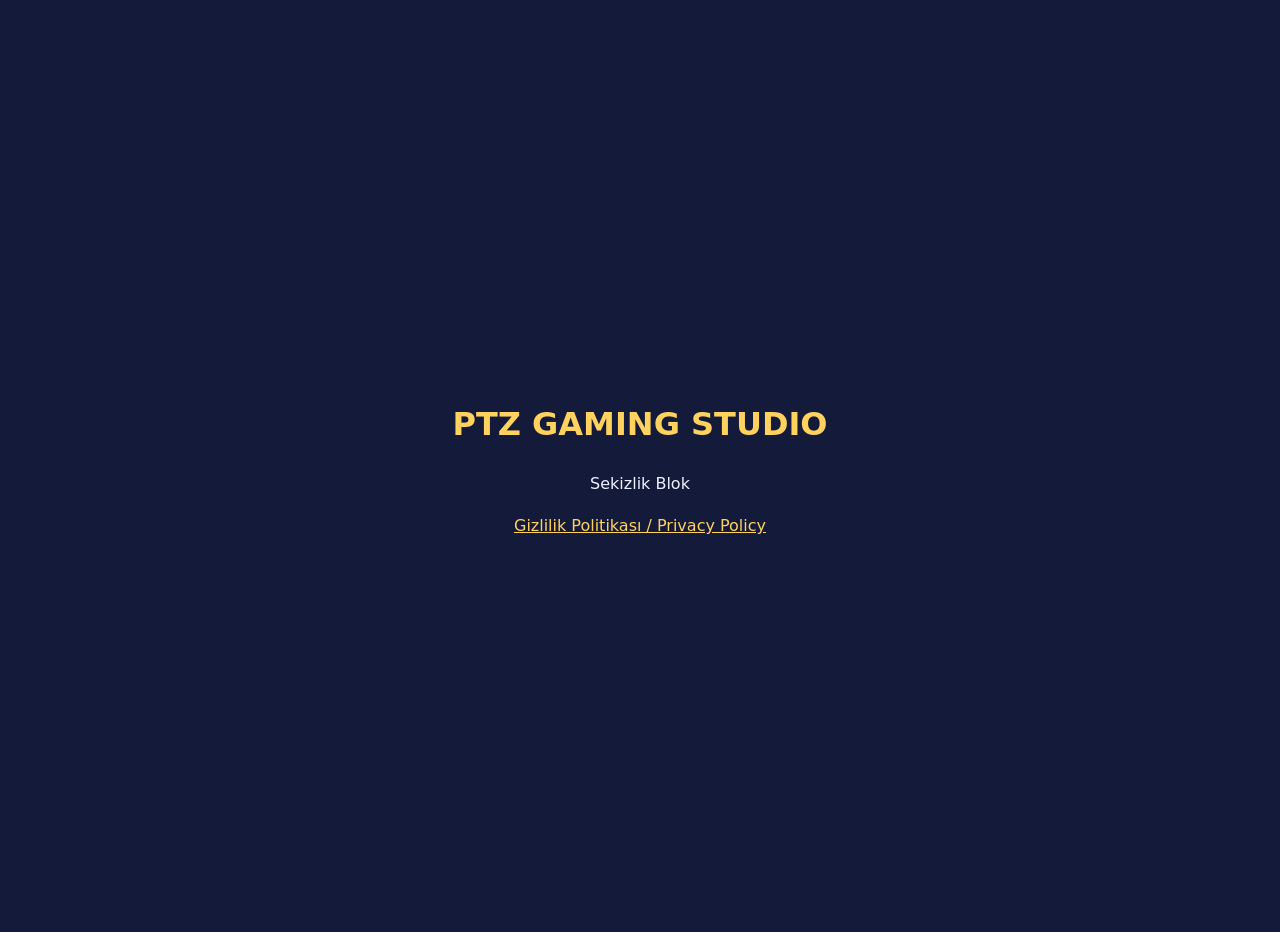
==== index.html @ a01ab8f8 "Add files via upload" ====
<!doctype html>
<html lang="tr"><head><meta charset="utf-8"><meta name="viewport" content="width=device-width, initial-scale=1">
<title>PTZ GAMING STUDIO</title>
<style>body{margin:0;background:#141a3a;color:#eef1ff;font:16px/1.6 system-ui,sans-serif;display:flex;min-height:100vh;align-items:center;justify-content:center;text-align:center;padding:16px}h1{color:#ffd25e}a{color:#ffd25e}</style>
</head><body><main><h1>PTZ GAMING STUDIO</h1><p>Sekizlik Blok</p><p><a href="gizlilik.html">Gizlilik Politikası / Privacy Policy</a></p></main></body></html>
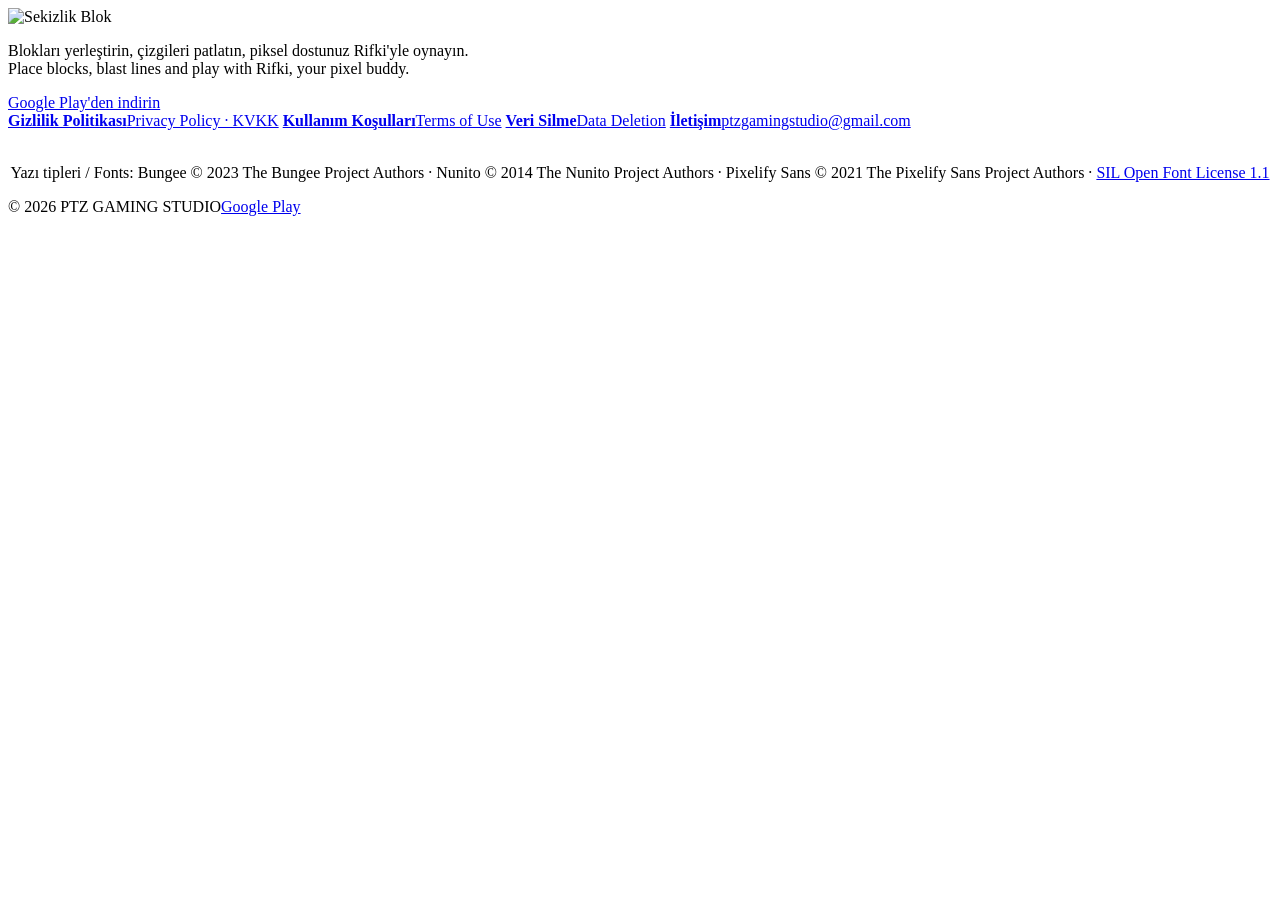
==== commit a5325846: "Add files via upload" ====
--- a/index.html
+++ b/index.html
@@ -1,5 +1,32 @@
 <!doctype html>
-<html lang="tr"><head><meta charset="utf-8"><meta name="viewport" content="width=device-width, initial-scale=1">
-<title>PTZ GAMING STUDIO</title>
-<style>body{margin:0;background:#141a3a;color:#eef1ff;font:16px/1.6 system-ui,sans-serif;display:flex;min-height:100vh;align-items:center;justify-content:center;text-align:center;padding:16px}h1{color:#ffd25e}a{color:#ffd25e}</style>
-</head><body><main><h1>PTZ GAMING STUDIO</h1><p>Sekizlik Blok</p><p><a href="gizlilik.html">Gizlilik Politikası / Privacy Policy</a></p></main></body></html>
+<html lang="tr">
+<head>
+<meta charset="utf-8">
+<meta name="viewport" content="width=device-width, initial-scale=1">
+<title>Sekizlik Blok · PTZ GAMING STUDIO</title>
+<meta name="description" content="Sekizlik Blok: Rifki ile 8x8 blok bulmaca. PTZ GAMING STUDIO.">
+<link rel="icon" type="image/png" href="assets/favicon.png">
+<link rel="apple-touch-icon" href="assets/icon-192.png">
+<link rel="stylesheet" href="assets/site.css">
+<meta name="theme-color" content="#f7f4ee">
+</head>
+<body>
+<div class="stripe"></div>
+<main>
+<div class="hero">
+<img class="logo" src="assets/logo.png" alt="Sekizlik Blok" width="720" height="318">
+<div class="rifki" role="img" aria-label="Rifki"></div>
+<p class="tag">Blokları yerleştirin, çizgileri patlatın, piksel dostunuz Rifki'yle oynayın.<br><span class="muted">Place blocks, blast lines and play with Rifki, your pixel buddy.</span></p>
+<a class="btn" href="https://play.google.com/store/apps/details?id=com.ptzgamingstudio.sekizlikblok">Google Play'den indirin</a>
+</div>
+<div class="cards">
+<a href="gizlilik.html"><b>Gizlilik Politikası</b><span>Privacy Policy · KVKK</span></a>
+<a href="kosullar.html"><b>Kullanım Koşulları</b><span>Terms of Use</span></a>
+<a href="veri-silme.html"><b>Veri Silme</b><span>Data Deletion</span></a>
+<a href="mailto:ptzgamingstudio@gmail.com"><b>İletişim</b><span>ptzgamingstudio@gmail.com</span></a>
+</div>
+<p class="muted" style="margin-top:34px;text-align:center">Yazı tipleri / Fonts: Bungee © 2023 The Bungee Project Authors · Nunito © 2014 The Nunito Project Authors · Pixelify Sans © 2021 The Pixelify Sans Project Authors · <a href="https://openfontlicense.org">SIL Open Font License 1.1</a></p>
+</main>
+<footer><div class="in"><span>© 2026 PTZ GAMING STUDIO</span><span><a href="https://play.google.com/store/apps/details?id=com.ptzgamingstudio.sekizlikblok">Google Play</a></span></div></footer>
+</body>
+</html>
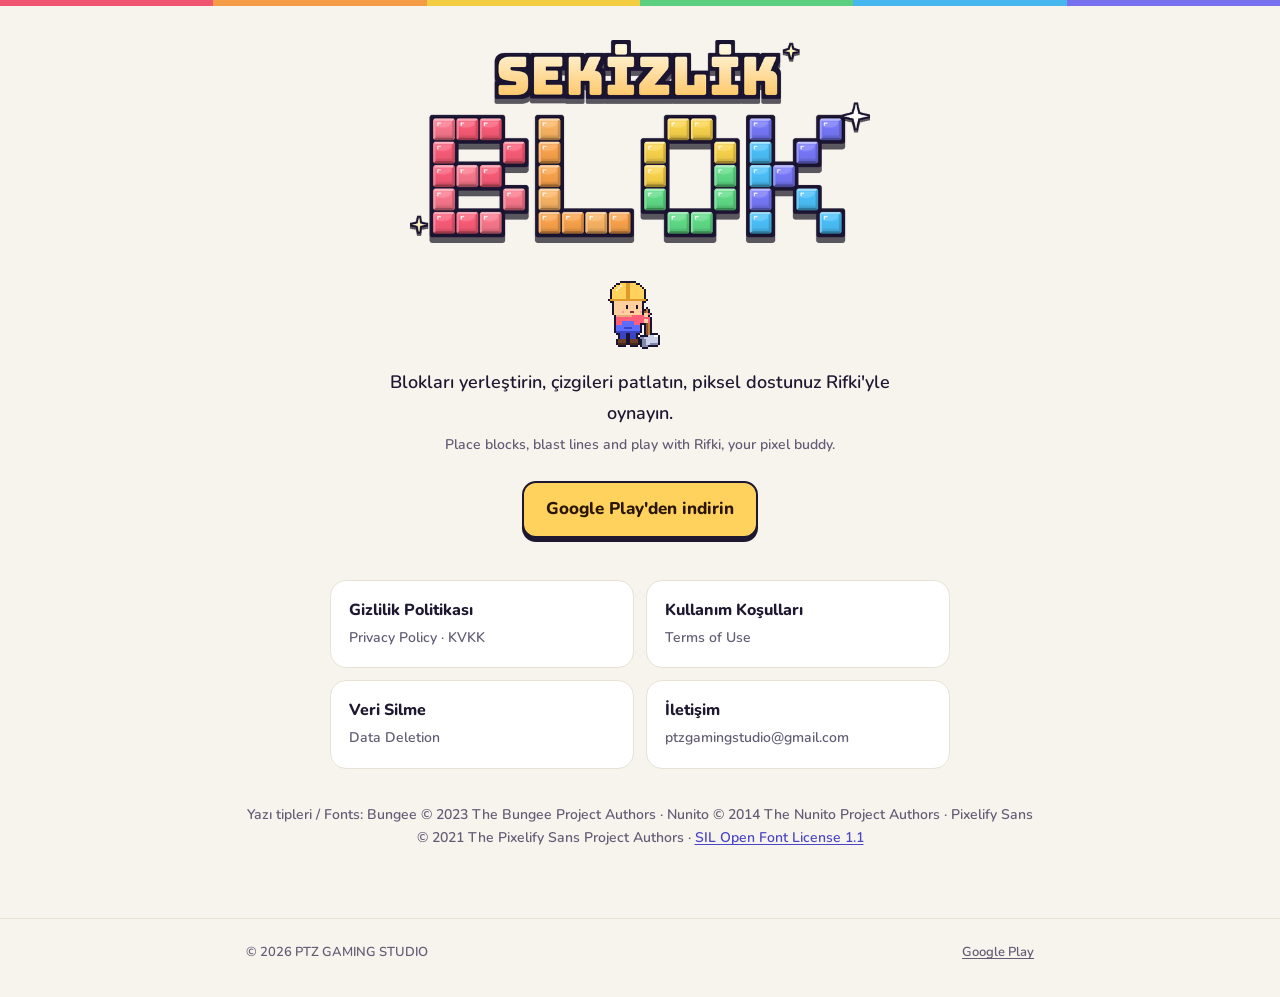
==== commit ecf49eba: "Add files via upload" ====
--- a/index.html
+++ b/index.html
@@ -5,16 +5,16 @@
 <meta name="viewport" content="width=device-width, initial-scale=1">
 <title>Sekizlik Blok · PTZ GAMING STUDIO</title>
 <meta name="description" content="Sekizlik Blok: Rifki ile 8x8 blok bulmaca. PTZ GAMING STUDIO.">
-<link rel="icon" type="image/png" href="assets/favicon.png">
-<link rel="apple-touch-icon" href="assets/icon-192.png">
-<link rel="stylesheet" href="assets/site.css">
+<link rel="icon" type="image/png" href="favicon.png">
+<link rel="apple-touch-icon" href="icon-192.png">
+<link rel="stylesheet" href="site.css">
 <meta name="theme-color" content="#f7f4ee">
 </head>
 <body>
 <div class="stripe"></div>
 <main>
 <div class="hero">
-<img class="logo" src="assets/logo.png" alt="Sekizlik Blok" width="720" height="318">
+<img class="logo" src="logo.png" alt="Sekizlik Blok" width="720" height="318">
 <div class="rifki" role="img" aria-label="Rifki"></div>
 <p class="tag">Blokları yerleştirin, çizgileri patlatın, piksel dostunuz Rifki'yle oynayın.<br><span class="muted">Place blocks, blast lines and play with Rifki, your pixel buddy.</span></p>
 <a class="btn" href="https://play.google.com/store/apps/details?id=com.ptzgamingstudio.sekizlikblok">Google Play'den indirin</a>
--- a/site.css
+++ b/site.css
@@ -0,0 +1,90 @@
+/* © 2026 PTZ GAMING STUDIO · Sekizlik Blok internet sitesi */
+@font-face { font-family:"Nunito"; font-weight:600; src:url("Nunito-SemiBold.woff") format("woff"); font-display:swap; }
+@font-face { font-family:"Nunito"; font-weight:800; src:url("Nunito-ExtraBold.woff") format("woff"); font-display:swap; }
+
+:root {
+  --bg:#f7f4ee; --card:#ffffff; --ink:#1d1730; --muted:#625d74; --line:#e8e2d6; --soft:#f2eee6;
+  --link:#4c46c4; --accent:#ffd25e; --accent-ink:#2a1600;
+  --b1:#ef5470; --b2:#f39b45; --b3:#f2cd42; --b4:#5bcf7d; --b5:#45b6ee; --b6:#7670ee;
+  color-scheme:light;
+}
+@media (prefers-color-scheme: dark) {
+  :root:not([data-theme="light"]) {
+    --bg:#15121b; --card:#1f1b28; --ink:#f3f0f8; --muted:#aaa4b9; --line:#322c40; --soft:#272233;
+    --link:#aaa6ff; color-scheme:dark;
+  }
+}
+:root[data-theme="dark"] {
+  --bg:#15121b; --card:#1f1b28; --ink:#f3f0f8; --muted:#aaa4b9; --line:#322c40; --soft:#272233;
+  --link:#aaa6ff; color-scheme:dark;
+}
+
+* { box-sizing:border-box; }
+html { -webkit-text-size-adjust:100%; }
+body { margin:0; background:var(--bg); color:var(--ink); font:600 16px/1.7 "Nunito",system-ui,-apple-system,"Segoe UI",Roboto,sans-serif; }
+a { color:var(--link); text-underline-offset:2px; }
+b, strong { font-weight:800; }
+
+/* üstteki blok şeridi: logodaki altı renk */
+.stripe { height:6px; background:linear-gradient(90deg,var(--b1) 0 16.66%,var(--b2) 0 33.33%,var(--b3) 0 50%,var(--b4) 0 66.66%,var(--b5) 0 83.33%,var(--b6) 0); }
+
+.top { max-width:820px; margin:0 auto; padding:14px 16px; display:flex; align-items:center; justify-content:space-between; gap:12px; flex-wrap:wrap; }
+.top .brand { display:flex; align-items:center; text-decoration:none; }
+.top .brand img { height:38px; width:auto; display:block; }
+.top nav { display:flex; flex-wrap:wrap; gap:4px 16px; font-weight:800; font-size:14px; }
+.top nav a { color:var(--muted); text-decoration:none; }
+.top nav a:hover, .top nav a[aria-current] { color:var(--ink); }
+
+main { max-width:820px; margin:0 auto; padding:8px 16px 56px; }
+main > h1 { font-weight:800; font-size:30px; line-height:1.2; margin:18px 0 6px; letter-spacing:-.01em; }
+.muted { color:var(--muted); font-size:14px; }
+
+/* dil seçimi */
+.lang { display:flex; flex-wrap:wrap; gap:8px; margin:14px 0 4px; }
+.lang a { display:inline-block; padding:5px 14px; border-radius:999px; border:1.5px solid var(--line); background:var(--card); color:var(--ink); text-decoration:none; font-weight:800; font-size:14px; }
+.lang a:hover { border-color:var(--ink); }
+
+section { background:var(--card); border:1px solid var(--line); border-radius:18px; padding:10px 26px 22px; margin-top:22px; }
+section > h2:first-child { margin-top:22px; }
+h2 { font-weight:800; font-size:20px; line-height:1.35; margin:30px 0 8px; display:flex; align-items:flex-start; gap:10px; }
+h2::before { content:""; flex:none; width:12px; height:12px; margin-top:.42em; border-radius:3px; background:var(--b6); box-shadow:inset 0 -2px 0 rgba(0,0,0,.18); }
+h2:nth-of-type(6n+1)::before { background:var(--b1); }
+h2:nth-of-type(6n+2)::before { background:var(--b2); }
+h2:nth-of-type(6n+3)::before { background:var(--b3); }
+h2:nth-of-type(6n+4)::before { background:var(--b4); }
+h2:nth-of-type(6n+5)::before { background:var(--b5); }
+p, li { margin:0 0 12px; overflow-wrap:anywhere; }
+ul { padding-left:22px; margin:0 0 12px; }
+li::marker { color:var(--muted); }
+
+footer { border-top:1px solid var(--line); }
+footer .in { max-width:820px; margin:0 auto; padding:22px 16px 34px; color:var(--muted); font-size:13px; display:flex; flex-wrap:wrap; gap:6px 18px; justify-content:space-between; }
+footer a { color:var(--muted); }
+
+/* düğme: oyundaki sarı düğme */
+.btn { display:inline-flex; align-items:center; gap:10px; padding:12px 22px; border-radius:14px; background:var(--accent); color:var(--accent-ink); border:2px solid #1d1730; box-shadow:0 4px 0 #1d1730; font-weight:800; font-size:17px; text-decoration:none; }
+.btn:hover { transform:translateY(1px); box-shadow:0 3px 0 #1d1730; }
+.btn:active { transform:translateY(4px); box-shadow:none; }
+
+/* ana sayfa */
+.hero { text-align:center; padding:26px 0 8px; }
+.hero .logo { width:min(460px,88%); height:auto; display:block; margin:0 auto; }
+.hero .tag { font-size:18px; margin:18px auto 22px; max-width:520px; }
+.rifki { width:96px; height:96px; margin:10px auto 0; background:url("rifki.png") 0 0 / 384px 96px no-repeat; image-rendering:pixelated; animation:rifki 1.2s steps(1) infinite; }
+@keyframes rifki { 0%{background-position:0 0} 50%{background-position:-96px 0} }
+.rifki:hover { animation:rifki-cheer .5s steps(1) infinite; }
+@keyframes rifki-cheer { 0%{background-position:-192px 0} 50%{background-position:-288px 0} }
+@media (prefers-reduced-motion: reduce) { .rifki, .rifki:hover { animation:none; } }
+.cards { display:grid; grid-template-columns:1fr 1fr; gap:12px; margin:34px auto 0; max-width:620px; }
+@media (max-width:520px) { .cards { grid-template-columns:1fr; } }
+.cards a { display:block; background:var(--card); border:1px solid var(--line); border-radius:16px; padding:16px 18px; text-decoration:none; color:var(--ink); }
+.cards a:hover { border-color:var(--ink); }
+.cards b { display:block; font-size:16px; }
+.cards span { color:var(--muted); font-size:14px; }
+.icon { width:72px; height:72px; border-radius:18px; display:block; margin:0 auto 8px; box-shadow:0 2px 0 rgba(0,0,0,.08); }
+
+@media (max-width:560px) {
+  main > h1 { font-size:25px; }
+  section { padding:6px 18px 18px; border-radius:16px; }
+  .top .brand img { height:32px; }
+}
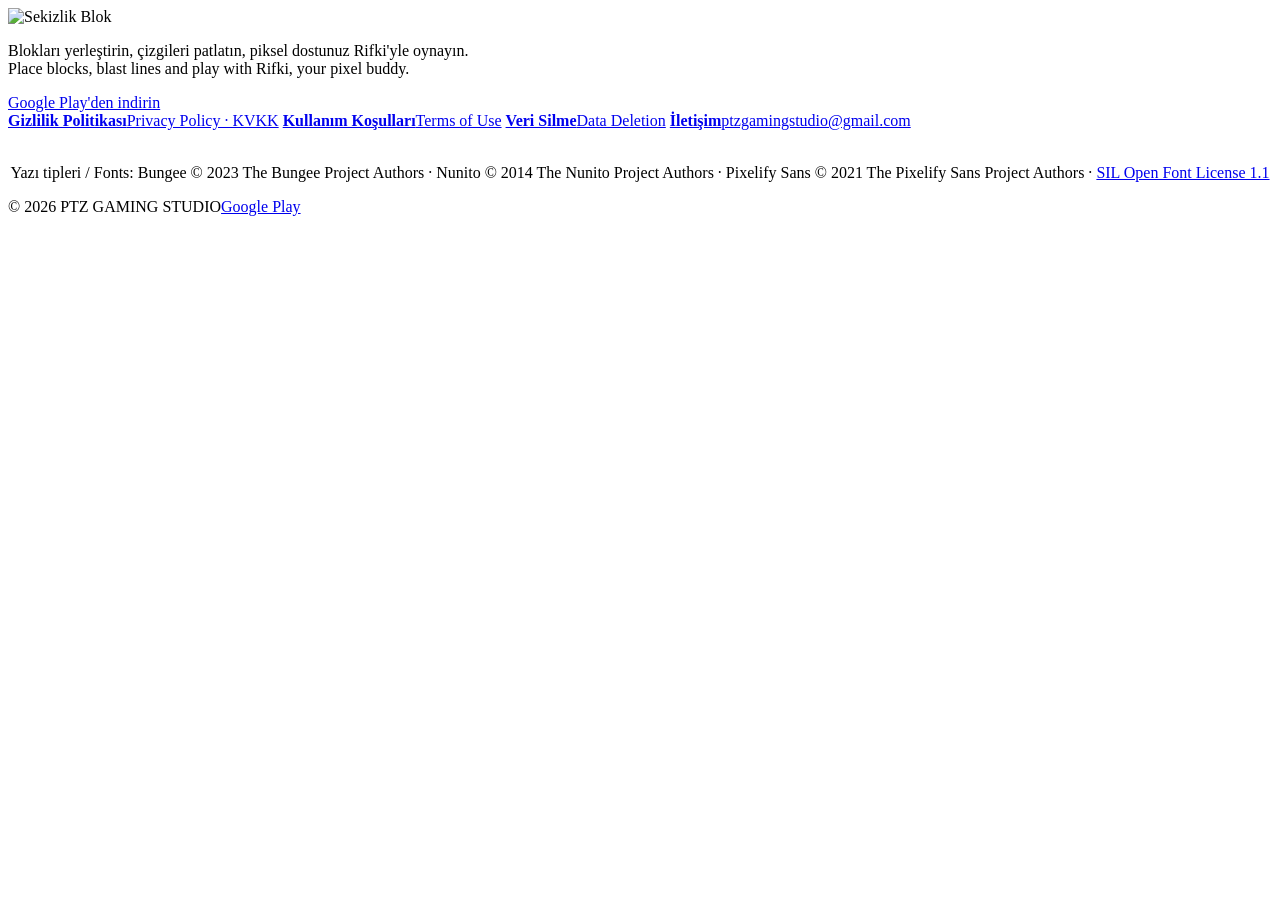
==== commit c15eac75: "Site düzeni" ====
--- a/index.html
+++ b/index.html
@@ -5,16 +5,16 @@
 <meta name="viewport" content="width=device-width, initial-scale=1">
 <title>Sekizlik Blok · PTZ GAMING STUDIO</title>
 <meta name="description" content="Sekizlik Blok: Rifki ile 8x8 blok bulmaca. PTZ GAMING STUDIO.">
-<link rel="icon" type="image/png" href="favicon.png">
-<link rel="apple-touch-icon" href="icon-192.png">
-<link rel="stylesheet" href="site.css">
+<link rel="icon" type="image/png" href="assets/favicon.png">
+<link rel="apple-touch-icon" href="assets/icon-192.png">
+<link rel="stylesheet" href="assets/site.css">
 <meta name="theme-color" content="#f7f4ee">
 </head>
 <body>
 <div class="stripe"></div>
 <main>
 <div class="hero">
-<img class="logo" src="logo.png" alt="Sekizlik Blok" width="720" height="318">
+<img class="logo" src="assets/logo.png" alt="Sekizlik Blok" width="720" height="318">
 <div class="rifki" role="img" aria-label="Rifki"></div>
 <p class="tag">Blokları yerleştirin, çizgileri patlatın, piksel dostunuz Rifki'yle oynayın.<br><span class="muted">Place blocks, blast lines and play with Rifki, your pixel buddy.</span></p>
 <a class="btn" href="https://play.google.com/store/apps/details?id=com.ptzgamingstudio.sekizlikblok">Google Play'den indirin</a>
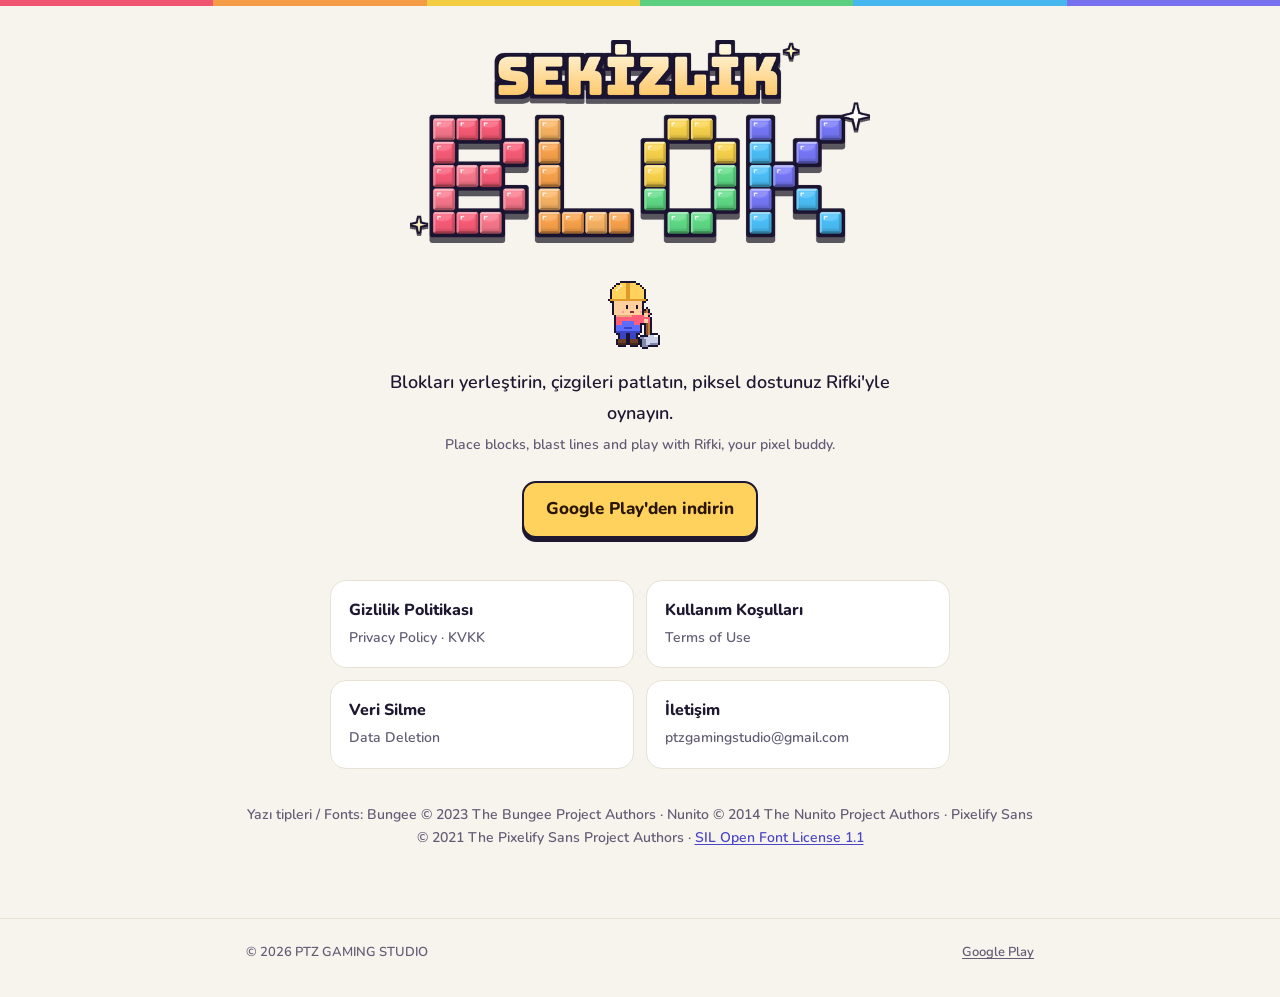
==== commit 099ca9a2: "Add files via upload" ====
--- a/index.html
+++ b/index.html
@@ -5,16 +5,16 @@
 <meta name="viewport" content="width=device-width, initial-scale=1">
 <title>Sekizlik Blok · PTZ GAMING STUDIO</title>
 <meta name="description" content="Sekizlik Blok: Rifki ile 8x8 blok bulmaca. PTZ GAMING STUDIO.">
-<link rel="icon" type="image/png" href="assets/favicon.png">
-<link rel="apple-touch-icon" href="assets/icon-192.png">
-<link rel="stylesheet" href="assets/site.css">
+<link rel="icon" type="image/png" href="favicon.png">
+<link rel="apple-touch-icon" href="icon-192.png">
+<link rel="stylesheet" href="site.css">
 <meta name="theme-color" content="#f7f4ee">
 </head>
 <body>
 <div class="stripe"></div>
 <main>
 <div class="hero">
-<img class="logo" src="assets/logo.png" alt="Sekizlik Blok" width="720" height="318">
+<img class="logo" src="logo.png" alt="Sekizlik Blok" width="720" height="318">
 <div class="rifki" role="img" aria-label="Rifki"></div>
 <p class="tag">Blokları yerleştirin, çizgileri patlatın, piksel dostunuz Rifki'yle oynayın.<br><span class="muted">Place blocks, blast lines and play with Rifki, your pixel buddy.</span></p>
 <a class="btn" href="https://play.google.com/store/apps/details?id=com.ptzgamingstudio.sekizlikblok">Google Play'den indirin</a>
--- a/site.css
+++ b/site.css
@@ -0,0 +1,90 @@
+/* © 2026 PTZ GAMING STUDIO · Sekizlik Blok internet sitesi */
+@font-face { font-family:"Nunito"; font-weight:600; src:url("Nunito-SemiBold.woff") format("woff"); font-display:swap; }
+@font-face { font-family:"Nunito"; font-weight:800; src:url("Nunito-ExtraBold.woff") format("woff"); font-display:swap; }
+
+:root {
+  --bg:#f7f4ee; --card:#ffffff; --ink:#1d1730; --muted:#625d74; --line:#e8e2d6; --soft:#f2eee6;
+  --link:#4c46c4; --accent:#ffd25e; --accent-ink:#2a1600;
+  --b1:#ef5470; --b2:#f39b45; --b3:#f2cd42; --b4:#5bcf7d; --b5:#45b6ee; --b6:#7670ee;
+  color-scheme:light;
+}
+@media (prefers-color-scheme: dark) {
+  :root:not([data-theme="light"]) {
+    --bg:#15121b; --card:#1f1b28; --ink:#f3f0f8; --muted:#aaa4b9; --line:#322c40; --soft:#272233;
+    --link:#aaa6ff; color-scheme:dark;
+  }
+}
+:root[data-theme="dark"] {
+  --bg:#15121b; --card:#1f1b28; --ink:#f3f0f8; --muted:#aaa4b9; --line:#322c40; --soft:#272233;
+  --link:#aaa6ff; color-scheme:dark;
+}
+
+* { box-sizing:border-box; }
+html { -webkit-text-size-adjust:100%; }
+body { margin:0; background:var(--bg); color:var(--ink); font:600 16px/1.7 "Nunito",system-ui,-apple-system,"Segoe UI",Roboto,sans-serif; }
+a { color:var(--link); text-underline-offset:2px; }
+b, strong { font-weight:800; }
+
+/* üstteki blok şeridi: logodaki altı renk */
+.stripe { height:6px; background:linear-gradient(90deg,var(--b1) 0 16.66%,var(--b2) 0 33.33%,var(--b3) 0 50%,var(--b4) 0 66.66%,var(--b5) 0 83.33%,var(--b6) 0); }
+
+.top { max-width:820px; margin:0 auto; padding:14px 16px; display:flex; align-items:center; justify-content:space-between; gap:12px; flex-wrap:wrap; }
+.top .brand { display:flex; align-items:center; text-decoration:none; }
+.top .brand img { height:38px; width:auto; display:block; }
+.top nav { display:flex; flex-wrap:wrap; gap:4px 16px; font-weight:800; font-size:14px; }
+.top nav a { color:var(--muted); text-decoration:none; }
+.top nav a:hover, .top nav a[aria-current] { color:var(--ink); }
+
+main { max-width:820px; margin:0 auto; padding:8px 16px 56px; }
+main > h1 { font-weight:800; font-size:30px; line-height:1.2; margin:18px 0 6px; letter-spacing:-.01em; }
+.muted { color:var(--muted); font-size:14px; }
+
+/* dil seçimi */
+.lang { display:flex; flex-wrap:wrap; gap:8px; margin:14px 0 4px; }
+.lang a { display:inline-block; padding:5px 14px; border-radius:999px; border:1.5px solid var(--line); background:var(--card); color:var(--ink); text-decoration:none; font-weight:800; font-size:14px; }
+.lang a:hover { border-color:var(--ink); }
+
+section { background:var(--card); border:1px solid var(--line); border-radius:18px; padding:10px 26px 22px; margin-top:22px; }
+section > h2:first-child { margin-top:22px; }
+h2 { font-weight:800; font-size:20px; line-height:1.35; margin:30px 0 8px; display:flex; align-items:flex-start; gap:10px; }
+h2::before { content:""; flex:none; width:12px; height:12px; margin-top:.42em; border-radius:3px; background:var(--b6); box-shadow:inset 0 -2px 0 rgba(0,0,0,.18); }
+h2:nth-of-type(6n+1)::before { background:var(--b1); }
+h2:nth-of-type(6n+2)::before { background:var(--b2); }
+h2:nth-of-type(6n+3)::before { background:var(--b3); }
+h2:nth-of-type(6n+4)::before { background:var(--b4); }
+h2:nth-of-type(6n+5)::before { background:var(--b5); }
+p, li { margin:0 0 12px; overflow-wrap:anywhere; }
+ul { padding-left:22px; margin:0 0 12px; }
+li::marker { color:var(--muted); }
+
+footer { border-top:1px solid var(--line); }
+footer .in { max-width:820px; margin:0 auto; padding:22px 16px 34px; color:var(--muted); font-size:13px; display:flex; flex-wrap:wrap; gap:6px 18px; justify-content:space-between; }
+footer a { color:var(--muted); }
+
+/* düğme: oyundaki sarı düğme */
+.btn { display:inline-flex; align-items:center; gap:10px; padding:12px 22px; border-radius:14px; background:var(--accent); color:var(--accent-ink); border:2px solid #1d1730; box-shadow:0 4px 0 #1d1730; font-weight:800; font-size:17px; text-decoration:none; }
+.btn:hover { transform:translateY(1px); box-shadow:0 3px 0 #1d1730; }
+.btn:active { transform:translateY(4px); box-shadow:none; }
+
+/* ana sayfa */
+.hero { text-align:center; padding:26px 0 8px; }
+.hero .logo { width:min(460px,88%); height:auto; display:block; margin:0 auto; }
+.hero .tag { font-size:18px; margin:18px auto 22px; max-width:520px; }
+.rifki { width:96px; height:96px; margin:10px auto 0; background:url("rifki.png") 0 0 / 384px 96px no-repeat; image-rendering:pixelated; animation:rifki 1.2s steps(1) infinite; }
+@keyframes rifki { 0%{background-position:0 0} 50%{background-position:-96px 0} }
+.rifki:hover { animation:rifki-cheer .5s steps(1) infinite; }
+@keyframes rifki-cheer { 0%{background-position:-192px 0} 50%{background-position:-288px 0} }
+@media (prefers-reduced-motion: reduce) { .rifki, .rifki:hover { animation:none; } }
+.cards { display:grid; grid-template-columns:1fr 1fr; gap:12px; margin:34px auto 0; max-width:620px; }
+@media (max-width:520px) { .cards { grid-template-columns:1fr; } }
+.cards a { display:block; background:var(--card); border:1px solid var(--line); border-radius:16px; padding:16px 18px; text-decoration:none; color:var(--ink); }
+.cards a:hover { border-color:var(--ink); }
+.cards b { display:block; font-size:16px; }
+.cards span { color:var(--muted); font-size:14px; }
+.icon { width:72px; height:72px; border-radius:18px; display:block; margin:0 auto 8px; box-shadow:0 2px 0 rgba(0,0,0,.08); }
+
+@media (max-width:560px) {
+  main > h1 { font-size:25px; }
+  section { padding:6px 18px 18px; border-radius:16px; }
+  .top .brand img { height:32px; }
+}
